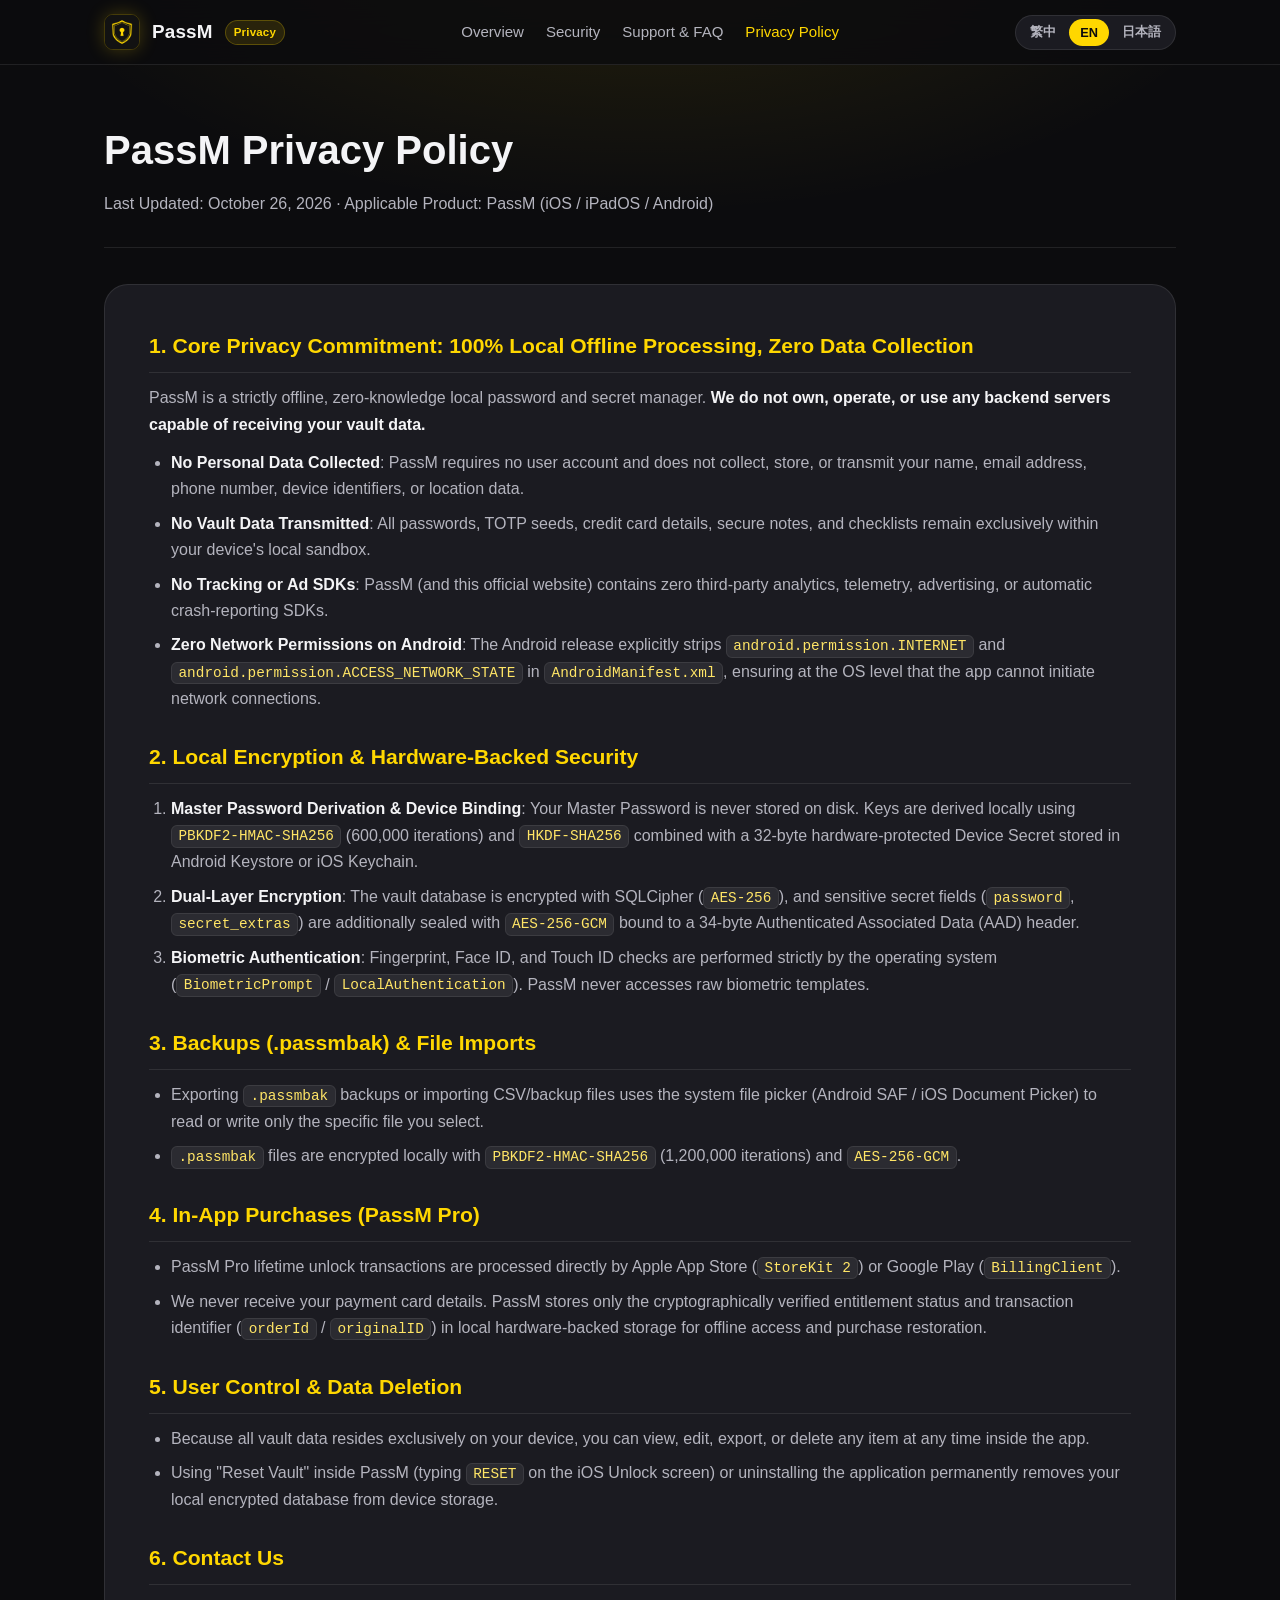
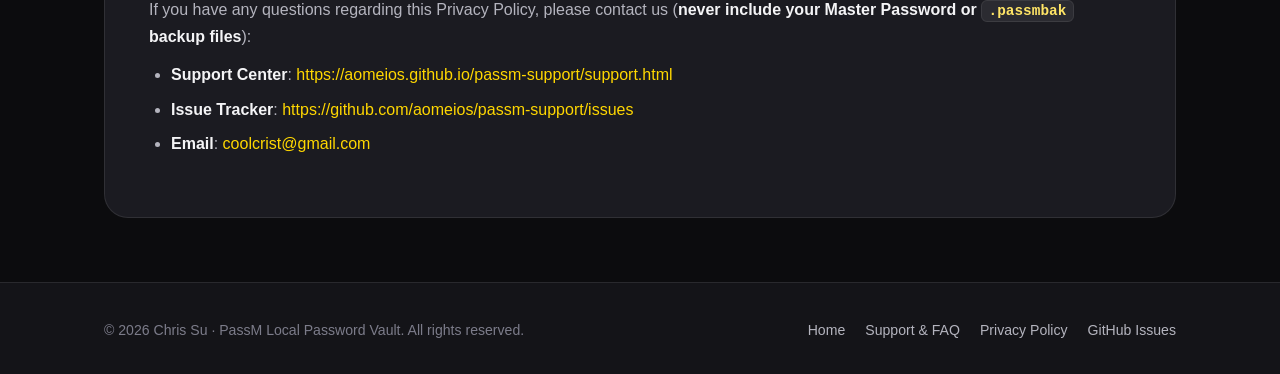
==== privacy.html @ 90a75141 "feat(site): launch tri-lingual dark-gold official website, support FAQ center, and issue templates" ====
<!DOCTYPE html>
<html lang="zh-Hant" data-active-lang="zh">
<head>
  <meta charset="UTF-8">
  <meta name="viewport" content="width=device-width, initial-scale=1.0">
  <meta http-equiv="Content-Security-Policy" content="default-src 'self'; img-src 'self' data:; style-src 'self' 'unsafe-inline'; script-src 'self';">
  <title>PassM Privacy Policy — 隱私權政策 / プライバシーポリシー</title>
  <meta name="description" content="PassM Official Privacy Policy for iOS, iPadOS, and Android. 100% local offline processing, zero data collection, zero tracking SDKs.">
  <link rel="icon" type="image/png" href="./assets/favicon.png">
  <link rel="apple-touch-icon" href="./assets/icon.png">
  <link rel="stylesheet" href="./assets/styles.css">
  <script src="./assets/site.js" defer></script>
</head>
<body>
  <header class="navbar">
    <div class="nav-inner">
      <a href="./index.html" class="brand">
        <img src="./assets/icon.png" alt="PassM Icon">
        <span>PassM</span>
        <span class="brand-badge">Privacy</span>
      </a>
      <nav class="nav-links">
        <a href="./index.html">
          <span data-lang="zh">產品首頁</span>
          <span data-lang="en">Overview</span>
          <span data-lang="ja">ホーム</span>
        </a>
        <a href="./index.html#security">
          <span data-lang="zh">安全架構</span>
          <span data-lang="en">Security</span>
          <span data-lang="ja">暗号化設計</span>
        </a>
        <a href="./support.html">
          <span data-lang="zh">技術支援與 FAQ</span>
          <span data-lang="en">Support &amp; FAQ</span>
          <span data-lang="ja">サポート・FAQ</span>
        </a>
        <a href="./privacy.html" class="active">
          <span data-lang="zh">隱私權政策</span>
          <span data-lang="en">Privacy Policy</span>
          <span data-lang="ja">プライバシーポリシー</span>
        </a>
      </nav>
      <div class="lang-switcher" role="group" aria-label="Language Switcher">
        <button type="button" class="lang-btn active" data-set-lang="zh">繁中</button>
        <button type="button" class="lang-btn" data-set-lang="en">EN</button>
        <button type="button" class="lang-btn" data-set-lang="ja">日本語</button>
      </div>
    </div>
  </header>

  <main>
    <div class="container">
      <div class="page-header">
        <h1 data-lang="zh">PassM 隱私權政策</h1>
        <h1 data-lang="en">PassM Privacy Policy</h1>
        <h1 data-lang="ja">PassM プライバシーポリシー</h1>
        <p>
          <span data-lang="zh">最後更新日期：2026-10-26 · 適用產品：PassM（iOS / iPadOS / Android）</span>
          <span data-lang="en">Last Updated: October 26, 2026 · Applicable Product: PassM (iOS / iPadOS / Android)</span>
          <span data-lang="ja">最終更新日：2026-10-26 ・ 対象製品：PassM（iOS / iPadOS / Android）</span>
        </p>
      </div>

      <!-- Traditional Chinese -->
      <article class="prose" data-lang="zh">
        <h2>1. 核心隱私承諾：100% 本地離線運算、零資料收集</h2>
        <p>PassM 是一款純離線、零知識（Zero-Knowledge）的本地密碼與私密資訊管理工具。<strong>我們不擁有、不租用、也不運作任何可接收您密碼庫資料的後端伺服器。</strong></p>
        <ul>
          <li><strong>零個人資料收集</strong>：PassM 不要求註冊帳號，亦不收集、不儲存、不傳輸您的姓名、電子郵件、電話號碼、裝置識別碼或位置資訊。</li>
          <li><strong>零密碼庫外傳</strong>：您儲存於 PassM 內的所有帳號密碼、動態驗證碼（TOTP）種子、信用卡資訊、安全筆記與檢查清單，均僅存於您個人裝置的本地沙盒中。</li>
          <li><strong>零追蹤與零廣告 SDK</strong>：PassM（以及本官方網站）未植入任何第三方分析（Analytics）、行為追蹤、廣告投放或崩潰自動回報 SDK。</li>
          <li><strong>Android 實體零網路權限</strong>：PassM Android 版本已於應用程式資訊清單（<code>AndroidManifest.xml</code>）中移除 <code>android.permission.INTERNET</code> 與 <code>android.permission.ACCESS_NETWORK_STATE</code> 權限，從作業系統層級確保應用程式本體無法發起任何網路連線。</li>
        </ul>

        <h2>2. 資料加密與硬體安全儲存架構</h2>
        <p>您的敏感資料在裝置本地端全程受雙層認證加密與硬體金鑰保護：</p>
        <ol>
          <li><strong>主密碼衍生與裝置綁定</strong>：您的主密碼（Master Password）永不落盤儲存；系統透過 <code>PBKDF2-HMAC-SHA256</code>（600,000 次迭代）與 <code>HKDF-SHA256</code> 結合儲存在硬體安全模組（Android Keystore / iOS Keychain）中之 32-byte 裝置機密（Device Secret）衍生加密金鑰。</li>
          <li><strong>雙層資料庫與欄位加密</strong>：底層採用 SQLCipher（<code>AES-256</code>）全庫加密；密碼與敏感附加欄位（<code>secret_extras</code>）另以 <code>AES-256-GCM</code> 搭配 34-byte 關聯認證資料（AAD）進行第二層獨立封裝。</li>
          <li><strong>生物辨識驗證</strong>：當您啟用指紋、Face ID 或 Touch ID 快速解鎖時，生物特徵驗證完全由 Android 作業系統或 iOS LocalAuthentication / Secure Enclave 在本機執行；PassM 僅讀取硬體授權狀態，絕無法存取您的生物特徵原始資料。</li>
        </ol>

        <h2>3. 備份檔案（.passmbak）與匯入資料處理</h2>
        <ul>
          <li>當您使用匯出加密備份（<code>.passmbak</code>）或匯入 CSV／備份檔時，檔案僅透過系統原生的檔案選擇器（Android Storage Access Framework / iOS Document Picker）由您本人指定本機或個人雲端硬碟路徑讀寫。</li>
          <li><code>.passmbak</code> 備份檔採用 <code>PBKDF2-HMAC-SHA256</code>（1,200,000 次迭代）與 <code>AES-256-GCM</code> 加密，開發者無法存取或解密您的備份檔案。</li>
        </ul>

        <h2>4. 應用程式內購買（PassM Pro）</h2>
        <ul>
          <li>PassM Pro 永久買斷升級之付款與收據驗證，完全由官方應用商店（Apple App Store <code>StoreKit 2</code> / Google Play <code>BillingClient</code>）直接處理。</li>
          <li>開發者不會經手或儲存您的信用卡號或付款帳單明細；App 僅於本機硬體安全區域保存經商店數位簽章驗證後的授權狀態與交易識別碼（<code>orderId</code> / <code>originalID</code>），以支援離線使用與購買恢復。</li>
        </ul>

        <h2>5. 使用者自主權與資料刪除</h2>
        <p>由於所有資料皆僅存於您的裝置本機：</p>
        <ul>
          <li>您可隨時於 App 內檢視、編輯、匯出或刪除任何項目。</li>
          <li>若您於 App 內執行「重設密碼庫（Reset Vault）」或直接從裝置卸載 PassM，本地加密資料庫將從裝置儲存空間中移除（iOS 使用者如需一併清除 Keychain 封印材料，請於卸載前使用解鎖畫面之 <code>RESET</code> 重設功能）。</li>
        </ul>

        <h2>6. 聯絡我們</h2>
        <p>若您對本隱私權政策或產品安全性有任何疑問，請透過以下公開管道聯繫我們（<strong>切勿在信件或問題單中提供您的主密碼或 <code>.passmbak</code> 備份檔</strong>）：</p>
        <ul>
          <li><strong>客戶支援中心</strong>：<a href="./support.html">https://aomeios.github.io/passm-support/support.html</a></li>
          <li><strong>公開問題回報（GitHub Issues）</strong>：<a href="https://github.com/aomeios/passm-support/issues" target="_blank" rel="noopener noreferrer">https://github.com/aomeios/passm-support/issues</a></li>
          <li><strong>聯絡信箱</strong>：<a href="mailto:coolcrist@gmail.com">coolcrist@gmail.com</a></li>
        </ul>
      </article>

      <!-- English -->
      <article class="prose" data-lang="en">
        <h2>1. Core Privacy Commitment: 100% Local Offline Processing, Zero Data Collection</h2>
        <p>PassM is a strictly offline, zero-knowledge local password and secret manager. <strong>We do not own, operate, or use any backend servers capable of receiving your vault data.</strong></p>
        <ul>
          <li><strong>No Personal Data Collected</strong>: PassM requires no user account and does not collect, store, or transmit your name, email address, phone number, device identifiers, or location data.</li>
          <li><strong>No Vault Data Transmitted</strong>: All passwords, TOTP seeds, credit card details, secure notes, and checklists remain exclusively within your device's local sandbox.</li>
          <li><strong>No Tracking or Ad SDKs</strong>: PassM (and this official website) contains zero third-party analytics, telemetry, advertising, or automatic crash-reporting SDKs.</li>
          <li><strong>Zero Network Permissions on Android</strong>: The Android release explicitly strips <code>android.permission.INTERNET</code> and <code>android.permission.ACCESS_NETWORK_STATE</code> in <code>AndroidManifest.xml</code>, ensuring at the OS level that the app cannot initiate network connections.</li>
        </ul>

        <h2>2. Local Encryption &amp; Hardware-Backed Security</h2>
        <ol>
          <li><strong>Master Password Derivation &amp; Device Binding</strong>: Your Master Password is never stored on disk. Keys are derived locally using <code>PBKDF2-HMAC-SHA256</code> (600,000 iterations) and <code>HKDF-SHA256</code> combined with a 32-byte hardware-protected Device Secret stored in Android Keystore or iOS Keychain.</li>
          <li><strong>Dual-Layer Encryption</strong>: The vault database is encrypted with SQLCipher (<code>AES-256</code>), and sensitive secret fields (<code>password</code>, <code>secret_extras</code>) are additionally sealed with <code>AES-256-GCM</code> bound to a 34-byte Authenticated Associated Data (AAD) header.</li>
          <li><strong>Biometric Authentication</strong>: Fingerprint, Face ID, and Touch ID checks are performed strictly by the operating system (<code>BiometricPrompt</code> / <code>LocalAuthentication</code>). PassM never accesses raw biometric templates.</li>
        </ol>

        <h2>3. Backups (.passmbak) &amp; File Imports</h2>
        <ul>
          <li>Exporting <code>.passmbak</code> backups or importing CSV/backup files uses the system file picker (Android SAF / iOS Document Picker) to read or write only the specific file you select.</li>
          <li><code>.passmbak</code> files are encrypted locally with <code>PBKDF2-HMAC-SHA256</code> (1,200,000 iterations) and <code>AES-256-GCM</code>.</li>
        </ul>

        <h2>4. In-App Purchases (PassM Pro)</h2>
        <ul>
          <li>PassM Pro lifetime unlock transactions are processed directly by Apple App Store (<code>StoreKit 2</code>) or Google Play (<code>BillingClient</code>).</li>
          <li>We never receive your payment card details. PassM stores only the cryptographically verified entitlement status and transaction identifier (<code>orderId</code> / <code>originalID</code>) in local hardware-backed storage for offline access and purchase restoration.</li>
        </ul>

        <h2>5. User Control &amp; Data Deletion</h2>
        <ul>
          <li>Because all vault data resides exclusively on your device, you can view, edit, export, or delete any item at any time inside the app.</li>
          <li>Using "Reset Vault" inside PassM (typing <code>RESET</code> on the iOS Unlock screen) or uninstalling the application permanently removes your local encrypted database from device storage.</li>
        </ul>

        <h2>6. Contact Us</h2>
        <p>If you have any questions regarding this Privacy Policy, please contact us (<strong>never include your Master Password or <code>.passmbak</code> backup files</strong>):</p>
        <ul>
          <li><strong>Support Center</strong>: <a href="./support.html">https://aomeios.github.io/passm-support/support.html</a></li>
          <li><strong>Issue Tracker</strong>: <a href="https://github.com/aomeios/passm-support/issues" target="_blank" rel="noopener noreferrer">https://github.com/aomeios/passm-support/issues</a></li>
          <li><strong>Email</strong>: <a href="mailto:coolcrist@gmail.com">coolcrist@gmail.com</a></li>
        </ul>
      </article>

      <!-- Japanese -->
      <article class="prose" data-lang="ja">
        <h2>1. プライバシーに関する基本方針：完全ローカル・オフライン動作、データ収集ゼロ</h2>
        <p>PassM は完全オフライン・ゼロ知識（Zero-Knowledge）設計のローカルパスワード管理アプリです。<strong>開発者は、お客様の保管庫データを受信するサーバーを一切保有・運用していません。</strong></p>
        <ul>
          <li><strong>個人情報の収集なし</strong>：アカウント登録は不要であり、氏名、メールアドレス、電話番号、端末識別子、位置情報などを収集・送信することは一切ありません。</li>
          <li><strong>保管庫データの外部送信なし</strong>：パスワード、TOTP シード、クレジットカード情報、セキュアメモ、チェックリストはすべてお使いの端末内にのみ保存されます。</li>
          <li><strong>追跡・広告 SDK なし</strong>：PassM（および当公式サイト）には第三者の分析（Analytics）、広告、自動クラッシュ送信 SDK は一切含まれていません。</li>
          <li><strong>Android 版の通信権限ゼロ</strong>：Android 版では <code>AndroidManifest.xml</code> から <code>INTERNET</code> および <code>ACCESS_NETWORK_STATE</code> 権限を完全に削除しており、OS レベルで外部通信が遮断されています。</li>
        </ul>

        <h2>2. ローカル暗号化とハードウェア保護</h2>
        <ul>
          <li>マスターパスワードは端末内に保存されず、<code>PBKDF2-HMAC-SHA256</code>（600,000 回反復）および <code>HKDF-SHA256</code> と Android Keystore / iOS Keychain 内の 32 バイト Device Secret を組み合わせて鍵を導出します。</li>
          <li>データベース全体は SQLCipher（<code>AES-256</code>）で暗号化され、機密フィールドはさらに 34 バイト AAD 付きの <code>AES-256-GCM</code> で二重に暗号化されます。</li>
          <li>Face ID / Touch ID / 指紋認証は OS 標準機能により端末内でのみ処理され、PassM が生体情報そのものにアクセスすることはありません。</li>
        </ul>

        <h2>3. バックアップ（.passmbak）およびデータの削除</h2>
        <ul>
          <li><code>.passmbak</code> バックアップは <code>PBKDF2-HMAC-SHA256</code>（1,200,000 回反復）および <code>AES-256-GCM</code> で暗号化され、OS 標準のファイル選択機能を通じてお客様ご自身が指定した保存先にのみ出力されます。</li>
          <li>すべてのデータは端末内にのみ存在するため、アプリ内の初期化機能（iOS ロック解除画面での <code>RESET</code> 実行）またはアンインストールによりいつでも消去できます。</li>
        </ul>

        <h2>4. アプリ内課金（PassM Pro）とお問い合わせ</h2>
        <ul>
          <li>PassM Pro（買い切り）の決済は Apple App Store（<code>StoreKit 2</code>）または Google Play（<code>BillingClient</code>）によって直接処理され、開発者が決済情報を取得することはありません。</li>
          <li>お問い合わせ先（<strong>マスターパスワードや <code>.passmbak</code> バックアップファイルは絶対に送信しないでください</strong>）：
            <ul>
              <li><strong>サポートセンター</strong>：<a href="./support.html">https://aomeios.github.io/passm-support/support.html</a></li>
              <li><strong>GitHub Issues</strong>：<a href="https://github.com/aomeios/passm-support/issues" target="_blank" rel="noopener noreferrer">https://github.com/aomeios/passm-support/issues</a></li>
              <li><strong>メール</strong>：<a href="mailto:coolcrist@gmail.com">coolcrist@gmail.com</a></li>
            </ul>
          </li>
        </ul>
      </article>
    </div>
  </main>

  <footer class="footer">
    <div class="container footer-inner">
      <div>© 2026 Chris Su · PassM Local Password Vault. All rights reserved.</div>
      <div class="footer-links">
        <a href="./index.html">
          <span data-lang="zh">首頁</span><span data-lang="en">Home</span><span data-lang="ja">ホーム</span>
        </a>
        <a href="./support.html">
          <span data-lang="zh">客戶支援與 FAQ</span><span data-lang="en">Support &amp; FAQ</span><span data-lang="ja">サポート・FAQ</span>
        </a>
        <a href="./privacy.html">
          <span data-lang="zh">隱私權政策</span><span data-lang="en">Privacy Policy</span><span data-lang="ja">プライバシーポリシー</span>
        </a>
        <a href="https://github.com/aomeios/passm-support/issues" target="_blank" rel="noopener noreferrer">GitHub Issues</a>
      </div>
    </div>
  </footer>
</body>
</html>
---- assets/styles.css ----
:root {
  --bg: #0c0c0e;
  --bg-elevated: #141418;
  --surface: #1b1b21;
  --surface-hover: #23232b;
  --gold: #ffd700;
  --gold-soft: #f5b700;
  --gold-dim: rgba(255, 215, 0, 0.12);
  --gold-border: rgba(255, 215, 0, 0.24);
  --text: #f4f4f6;
  --text-secondary: #b4b4be;
  --text-muted: #7c7c8a;
  --border: rgba(255, 255, 255, 0.09);
  --danger: #e06c7e;
  --danger-bg: rgba(224, 108, 126, 0.1);
  --danger-border: rgba(224, 108, 126, 0.35);
  --success: #3ddc84;
  --radius-sm: 10px;
  --radius-md: 16px;
  --radius-lg: 24px;
  --max-w: 1120px;
}

* {
  box-sizing: border-box;
  margin: 0;
  padding: 0;
}

html {
  scroll-behavior: smooth;
  background-color: var(--bg);
  color: var(--text);
  font-family: -apple-system, BlinkMacSystemFont, "SF Pro Text", "PingFang TC", "Hiragino Sans", "Noto Sans TC", "Noto Sans JP", "Segoe UI", Roboto, sans-serif;
  line-height: 1.65;
  -webkit-font-smoothing: antialiased;
}

body {
  min-height: 100vh;
  display: flex;
  flex-direction: column;
  background:
    radial-gradient(900px 420px at 50% -80px, rgba(255, 215, 0, 0.11), transparent 70%),
    var(--bg);
}

a {
  color: var(--gold);
  text-decoration: none;
  transition: opacity 0.18s ease, color 0.18s ease;
}
a:hover {
  opacity: 0.88;
}

code {
  font-family: ui-monospace, SFMono-Regular, Menlo, Monaco, Consolas, monospace;
  font-size: 0.9em;
  background: rgba(255, 255, 255, 0.07);
  color: #ffe566;
  padding: 0.15em 0.45em;
  border-radius: 6px;
  border: 1px solid rgba(255, 255, 255, 0.08);
}

/* Language Visibility */
[data-lang] {
  display: none !important;
}
html[data-active-lang="zh"] [data-lang="zh"] {
  display: revert !important;
}
html[data-active-lang="en"] [data-lang="en"] {
  display: revert !important;
}
html[data-active-lang="ja"] [data-lang="ja"] {
  display: revert !important;
}

/* Navbar */
.navbar {
  position: sticky;
  top: 0;
  z-index: 100;
  background: rgba(12, 12, 14, 0.82);
  backdrop-filter: blur(18px);
  -webkit-backdrop-filter: blur(18px);
  border-bottom: 1px solid var(--border);
}

.nav-inner {
  max-width: var(--max-w);
  margin: 0 auto;
  padding: 14px 24px;
  display: flex;
  align-items: center;
  justify-content: space-between;
  gap: 16px;
  flex-wrap: wrap;
}

.brand {
  display: inline-flex;
  align-items: center;
  gap: 12px;
  color: var(--text);
  font-weight: 700;
  font-size: 1.18rem;
  letter-spacing: 0.01em;
}
.brand img {
  width: 36px;
  height: 36px;
  border-radius: 9px;
  box-shadow: 0 0 18px rgba(255, 215, 0, 0.22);
  border: 1px solid var(--gold-border);
}
.brand-badge {
  font-size: 0.72rem;
  font-weight: 600;
  color: var(--gold);
  background: var(--gold-dim);
  border: 1px solid var(--gold-border);
  padding: 2px 8px;
  border-radius: 999px;
}

.nav-links {
  display: flex;
  align-items: center;
  gap: 22px;
  flex-wrap: wrap;
}
.nav-links a {
  color: var(--text-secondary);
  font-size: 0.94rem;
  font-weight: 500;
}
.nav-links a:hover,
.nav-links a.active {
  color: var(--gold);
  opacity: 1;
}

.lang-switcher {
  display: inline-flex;
  background: var(--surface);
  border: 1px solid var(--border);
  border-radius: 999px;
  padding: 3px;
  gap: 2px;
}
.lang-btn {
  border: none;
  background: transparent;
  color: var(--text-secondary);
  font-size: 0.8rem;
  font-weight: 600;
  padding: 5px 11px;
  border-radius: 999px;
  cursor: pointer;
  transition: all 0.16s ease;
}
.lang-btn:hover {
  color: var(--text);
}
.lang-btn.active {
  background: var(--gold);
  color: #0b0b0d;
}

/* Layout Containers */
.container {
  max-width: var(--max-w);
  margin: 0 auto;
  padding: 0 24px;
  width: 100%;
}

main {
  flex: 1;
}

/* Hero */
.hero {
  padding: 76px 0 56px;
  text-align: center;
}
.hero-icon {
  width: 88px;
  height: 88px;
  border-radius: 22px;
  margin-bottom: 22px;
  border: 1px solid var(--gold-border);
  box-shadow: 0 12px 42px rgba(255, 215, 0, 0.2);
}
.eyebrow {
  display: inline-flex;
  align-items: center;
  gap: 8px;
  padding: 6px 14px;
  border-radius: 999px;
  background: var(--gold-dim);
  border: 1px solid var(--gold-border);
  color: var(--gold);
  font-size: 0.82rem;
  font-weight: 600;
  margin-bottom: 20px;
}
.hero h1 {
  font-size: clamp(2rem, 4.6vw, 3.35rem);
  line-height: 1.18;
  font-weight: 800;
  letter-spacing: -0.02em;
  max-width: 840px;
  margin: 0 auto 18px;
}
.hero h1 .gold-text {
  background: linear-gradient(135deg, #ffe566 0%, #ffd700 50%, #f59e0b 100%);
  -webkit-background-clip: text;
  -webkit-text-fill-color: transparent;
}
.hero-sub {
  color: var(--text-secondary);
  font-size: clamp(1.02rem, 2vw, 1.2rem);
  max-width: 680px;
  margin: 0 auto 34px;
}

.cta-row {
  display: flex;
  justify-content: center;
  align-items: center;
  gap: 14px;
  flex-wrap: wrap;
}

.btn {
  display: inline-flex;
  align-items: center;
  justify-content: center;
  gap: 10px;
  padding: 13px 24px;
  border-radius: 12px;
  font-weight: 700;
  font-size: 0.98rem;
  cursor: pointer;
  border: 1px solid transparent;
  transition: transform 0.15s ease, box-shadow 0.15s ease, background 0.15s ease;
}
.btn:hover {
  transform: translateY(-1px);
  opacity: 1;
}
.btn-gold {
  background: var(--gold);
  color: #0b0b0d;
  box-shadow: 0 8px 26px rgba(255, 215, 0, 0.22);
}
.btn-gold:hover {
  background: #ffe033;
}
.btn-outline {
  background: var(--surface);
  color: var(--text);
  border-color: var(--border);
}
.btn-outline:hover {
  border-color: var(--gold-border);
  background: var(--surface-hover);
}

/* Trust Strip */
.trust-strip {
  display: grid;
  grid-template-columns: repeat(auto-fit, minmax(210px, 1fr));
  gap: 14px;
  margin: 46px auto 0;
  max-width: 960px;
}
.trust-pill {
  background: var(--bg-elevated);
  border: 1px solid var(--border);
  border-radius: var(--radius-md);
  padding: 16px 18px;
  text-align: left;
}
.trust-pill strong {
  display: block;
  color: var(--gold);
  font-size: 1.05rem;
  margin-bottom: 4px;
}
.trust-pill span {
  color: var(--text-secondary);
  font-size: 0.86rem;
}

/* Sections */
.section {
  padding: 58px 0;
}
.section-header {
  text-align: center;
  max-width: 720px;
  margin: 0 auto 38px;
}
.section-header h2 {
  font-size: clamp(1.55rem, 3vw, 2.2rem);
  font-weight: 700;
  margin-bottom: 10px;
}
.section-header p {
  color: var(--text-secondary);
}

/* Feature Grid */
.grid-3 {
  display: grid;
  grid-template-columns: repeat(auto-fit, minmax(300px, 1fr));
  gap: 20px;
}
.grid-2 {
  display: grid;
  grid-template-columns: repeat(auto-fit, minmax(320px, 1fr));
  gap: 22px;
}

.card {
  background: var(--surface);
  border: 1px solid var(--border);
  border-radius: var(--radius-md);
  padding: 26px;
  transition: border-color 0.2s ease;
}
.card:hover {
  border-color: var(--gold-border);
}
.card-highlight {
  border-color: var(--gold-border);
  background: linear-gradient(180deg, rgba(255, 215, 0, 0.07) 0%, var(--surface) 100%);
}
.card-icon {
  width: 42px;
  height: 42px;
  border-radius: 10px;
  background: var(--gold-dim);
  border: 1px solid var(--gold-border);
  color: var(--gold);
  display: inline-flex;
  align-items: center;
  justify-content: center;
  font-size: 1.2rem;
  margin-bottom: 16px;
}
.card h3 {
  font-size: 1.16rem;
  margin-bottom: 8px;
  color: var(--text);
}
.card p {
  color: var(--text-secondary);
  font-size: 0.94rem;
}

/* Crypto Architecture Chain */
.arch-box {
  background: var(--bg-elevated);
  border: 1px solid var(--gold-border);
  border-radius: var(--radius-lg);
  padding: 32px;
}
.kdf-steps {
  display: grid;
  grid-template-columns: repeat(auto-fit, minmax(220px, 1fr));
  gap: 16px;
  margin-top: 22px;
}
.kdf-step {
  background: var(--surface);
  border: 1px solid var(--border);
  border-radius: var(--radius-sm);
  padding: 18px;
}
.kdf-step .step-num {
  font-size: 0.75rem;
  font-weight: 700;
  text-transform: uppercase;
  letter-spacing: 0.06em;
  color: var(--gold);
  margin-bottom: 6px;
}
.kdf-step h4 {
  font-size: 1rem;
  margin-bottom: 6px;
}
.kdf-step p {
  font-size: 0.86rem;
  color: var(--text-secondary);
}

/* Pricing */
.price-tag {
  font-size: 2.3rem;
  font-weight: 800;
  color: var(--gold);
  margin: 12px 0 4px;
}
.price-note {
  font-size: 0.85rem;
  color: var(--text-muted);
  margin-bottom: 18px;
}
.check-list {
  list-style: none;
  margin-top: 16px;
  display: grid;
  gap: 10px;
}
.check-list li {
  display: flex;
  align-items: flex-start;
  gap: 10px;
  font-size: 0.94rem;
  color: var(--text-secondary);
}
.check-list li::before {
  content: "✓";
  color: var(--gold);
  font-weight: 800;
  flex-shrink: 0;
}

/* Alert Box (No-Secret Warning) */
.alert-danger {
  background: var(--danger-bg);
  border: 1px solid var(--danger-border);
  border-radius: var(--radius-md);
  padding: 22px 26px;
  margin-bottom: 32px;
}
.alert-danger h3 {
  color: #ff9aa8;
  font-size: 1.08rem;
  margin-bottom: 8px;
  display: flex;
  align-items: center;
  gap: 8px;
}
.alert-danger p,
.alert-danger li {
  color: #f2dce0;
  font-size: 0.93rem;
}
.alert-danger ul {
  margin-top: 10px;
  padding-left: 20px;
  display: grid;
  gap: 5px;
}

/* Page Hero (Subpages) */
.page-header {
  padding: 52px 0 30px;
  border-bottom: 1px solid var(--border);
  margin-bottom: 36px;
}
.page-header h1 {
  font-size: clamp(1.75rem, 3.6vw, 2.5rem);
  margin-bottom: 8px;
}
.page-header p {
  color: var(--text-secondary);
}

/* FAQ Search & Accordion */
.faq-search-wrap {
  margin-bottom: 22px;
}
.faq-search {
  width: 100%;
  background: var(--surface);
  border: 1px solid var(--border);
  border-radius: 12px;
  padding: 14px 18px;
  color: var(--text);
  font-size: 0.98rem;
  outline: none;
  transition: border-color 0.16s ease;
}
.faq-search:focus {
  border-color: var(--gold);
}

.faq-list {
  display: grid;
  gap: 12px;
}
details.faq-item {
  background: var(--surface);
  border: 1px solid var(--border);
  border-radius: 14px;
  overflow: hidden;
  transition: border-color 0.18s ease;
}
details.faq-item[open] {
  border-color: var(--gold-border);
}
details.faq-item summary {
  list-style: none;
  padding: 18px 22px;
  font-weight: 600;
  font-size: 1.02rem;
  cursor: pointer;
  display: flex;
  align-items: center;
  justify-content: space-between;
  gap: 14px;
}
details.faq-item summary::-webkit-details-marker {
  display: none;
}
details.faq-item summary::after {
  content: "+";
  color: var(--gold);
  font-size: 1.35rem;
  font-weight: 500;
  line-height: 1;
  flex-shrink: 0;
}
details.faq-item[open] summary::after {
  content: "−";
}
.faq-body {
  padding: 0 22px 20px;
  color: var(--text-secondary);
  font-size: 0.95rem;
  border-top: 1px solid rgba(255, 255, 255, 0.05);
  padding-top: 14px;
}
.faq-body p + p,
.faq-body ul {
  margin-top: 10px;
}
.faq-body ul {
  padding-left: 20px;
  display: grid;
  gap: 6px;
}

/* Legal Prose (Privacy Policy) */
.prose {
  background: var(--surface);
  border: 1px solid var(--border);
  border-radius: var(--radius-lg);
  padding: clamp(24px, 4vw, 44px);
}
.prose h2 {
  color: var(--gold);
  font-size: 1.32rem;
  margin: 28px 0 12px;
  padding-bottom: 8px;
  border-bottom: 1px solid var(--border);
}
.prose h2:first-child {
  margin-top: 0;
}
.prose p {
  color: var(--text-secondary);
  margin-bottom: 12px;
}
.prose ul,
.prose ol {
  color: var(--text-secondary);
  padding-left: 22px;
  margin-bottom: 16px;
  display: grid;
  gap: 8px;
}
.prose strong {
  color: var(--text);
}

/* Toast */
.toast {
  position: fixed;
  bottom: 24px;
  left: 50%;
  transform: translateX(-50%) translateY(20px);
  background: var(--gold);
  color: #0b0b0d;
  font-weight: 700;
  font-size: 0.9rem;
  padding: 10px 20px;
  border-radius: 999px;
  box-shadow: 0 10px 30px rgba(0, 0, 0, 0.5);
  opacity: 0;
  pointer-events: none;
  transition: opacity 0.2s ease, transform 0.2s ease;
  z-index: 200;
}
.toast.show {
  opacity: 1;
  transform: translateX(-50%) translateY(0);
}

/* Footer */
.footer {
  margin-top: 64px;
  border-top: 1px solid var(--border);
  background: var(--bg-elevated);
  padding: 36px 0;
  font-size: 0.88rem;
  color: var(--text-muted);
}
.footer-inner {
  display: flex;
  justify-content: space-between;
  align-items: center;
  gap: 16px;
  flex-wrap: wrap;
}
.footer-links {
  display: flex;
  gap: 20px;
  flex-wrap: wrap;
}
.footer-links a {
  color: var(--text-secondary);
}
.footer-links a:hover {
  color: var(--gold);
}

@media (max-width: 680px) {
  .hero {
    padding: 50px 0 36px;
  }
  .nav-inner {
    padding: 12px 16px;
  }
  .container {
    padding: 0 16px;
  }
}
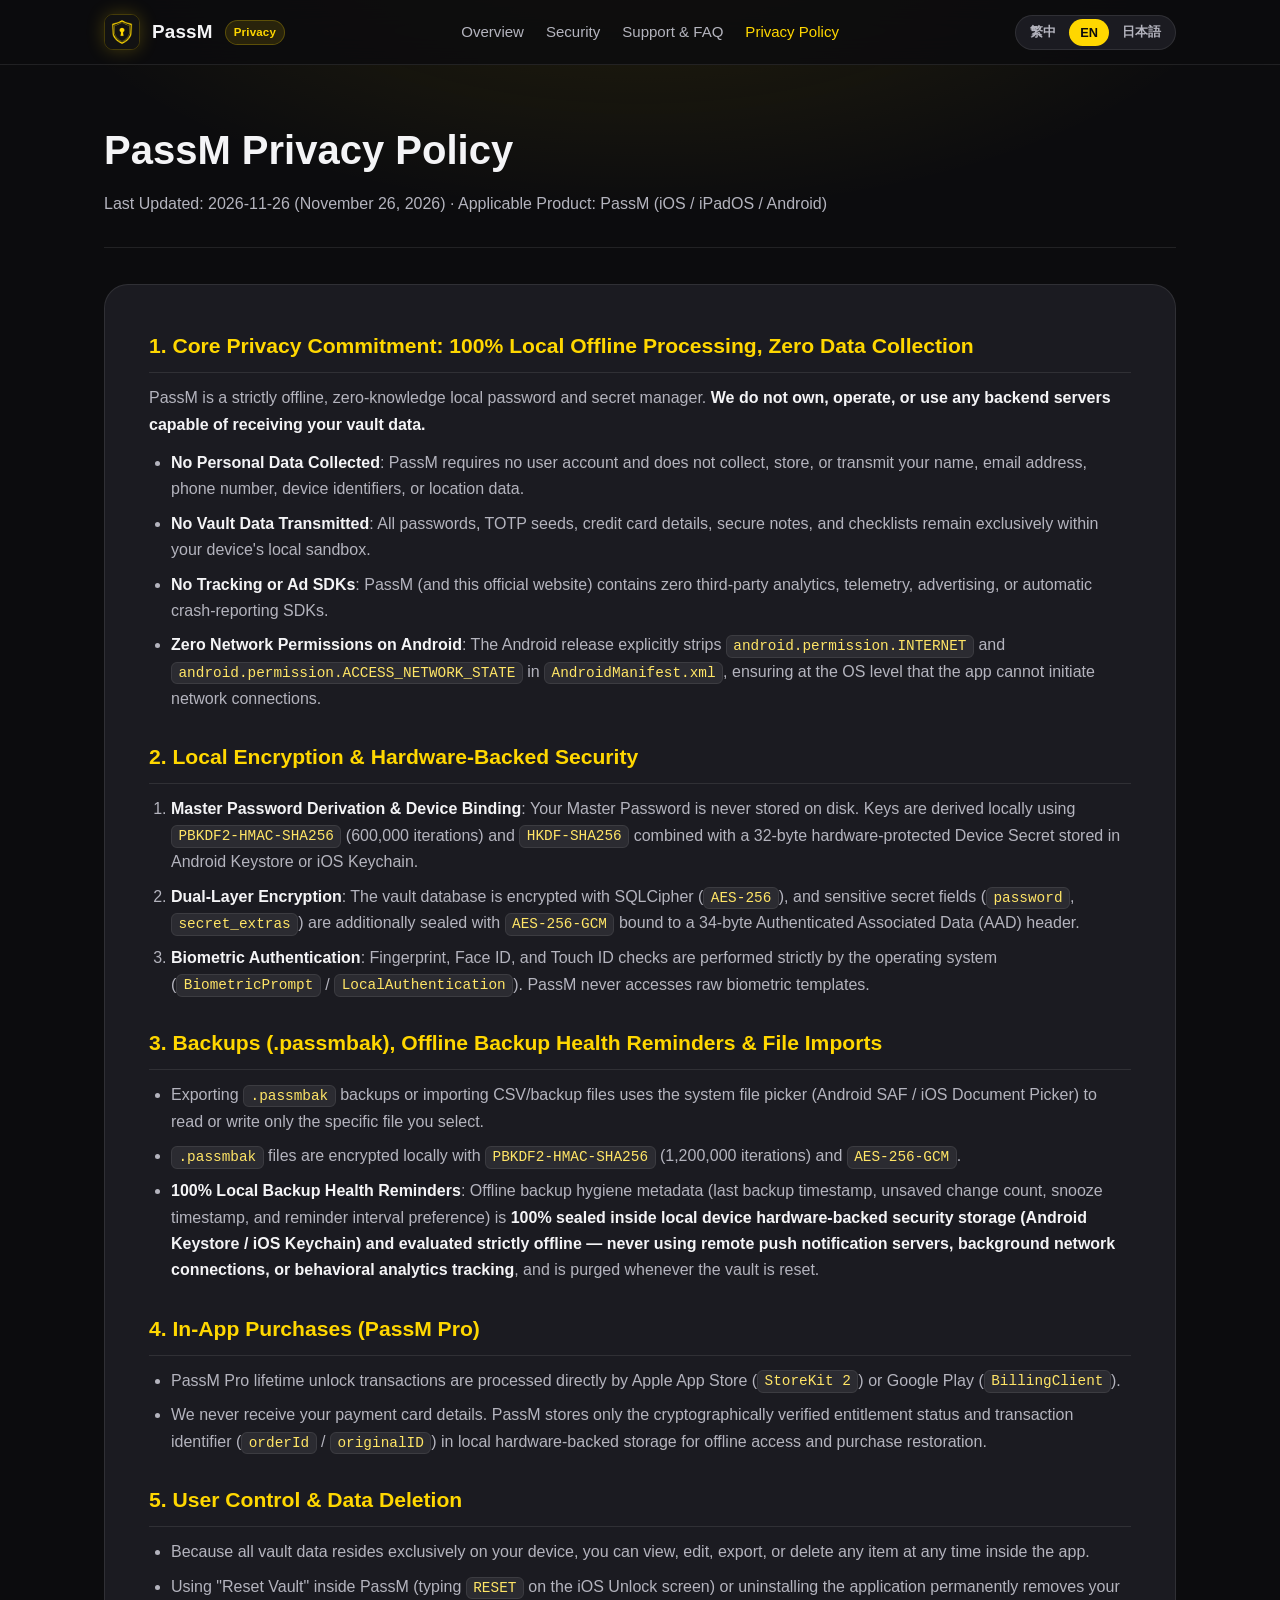
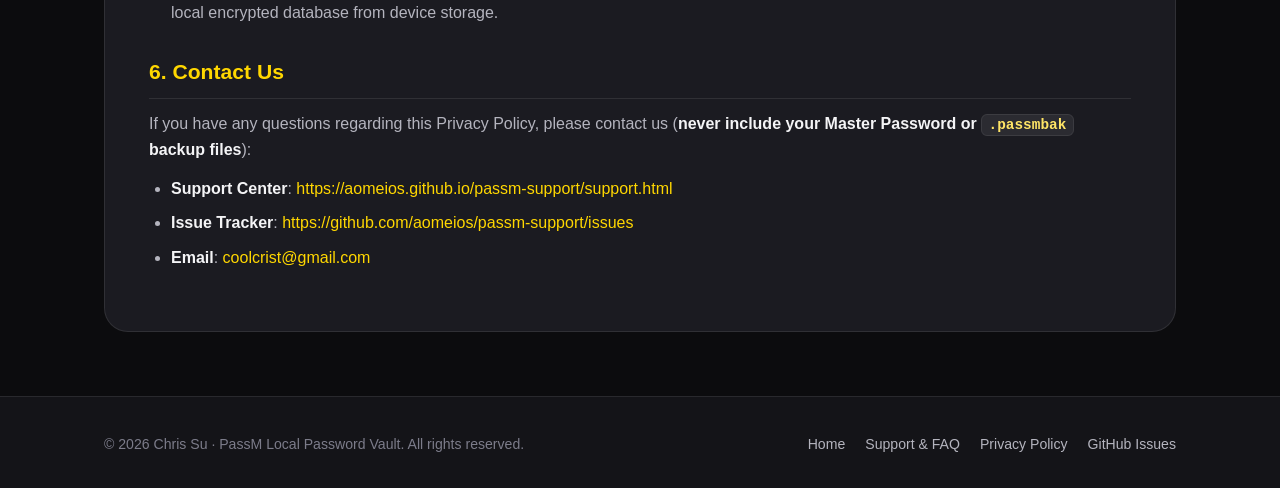
==== commit 2fabef5d: "docs(site): add offline backup hygiene reminders & iOS reinstall rebuild FAQs/privacy commitment" ====
--- a/privacy.html
+++ b/privacy.html
@@ -56,9 +56,9 @@
         <h1 data-lang="en">PassM Privacy Policy</h1>
         <h1 data-lang="ja">PassM プライバシーポリシー</h1>
         <p>
-          <span data-lang="zh">最後更新日期：2026-10-26 · 適用產品：PassM（iOS / iPadOS / Android）</span>
-          <span data-lang="en">Last Updated: October 26, 2026 · Applicable Product: PassM (iOS / iPadOS / Android)</span>
-          <span data-lang="ja">最終更新日：2026-10-26 ・ 対象製品：PassM（iOS / iPadOS / Android）</span>
+          <span data-lang="zh">最後更新日期：2026-11-26 · 適用產品：PassM（iOS / iPadOS / Android）</span>
+          <span data-lang="en">Last Updated: 2026-11-26 (November 26, 2026) · Applicable Product: PassM (iOS / iPadOS / Android)</span>
+          <span data-lang="ja">最終更新日：2026-11-26 ・ 対象製品：PassM（iOS / iPadOS / Android）</span>
         </p>
       </div>
 
@@ -81,10 +81,11 @@
           <li><strong>生物辨識驗證</strong>：當您啟用指紋、Face ID 或 Touch ID 快速解鎖時，生物特徵驗證完全由 Android 作業系統或 iOS LocalAuthentication / Secure Enclave 在本機執行；PassM 僅讀取硬體授權狀態，絕無法存取您的生物特徵原始資料。</li>
         </ol>
 
-        <h2>3. 備份檔案（.passmbak）與匯入資料處理</h2>
+        <h2>3. 備份檔案（.passmbak）、離線備份健康度提醒與匯入資料處理</h2>
         <ul>
           <li>當您使用匯出加密備份（<code>.passmbak</code>）或匯入 CSV／備份檔時，檔案僅透過系統原生的檔案選擇器（Android Storage Access Framework / iOS Document Picker）由您本人指定本機或個人雲端硬碟路徑讀寫。</li>
           <li><code>.passmbak</code> 備份檔採用 <code>PBKDF2-HMAC-SHA256</code>（1,200,000 次迭代）與 <code>AES-256-GCM</code> 加密，開發者無法存取或解密您的備份檔案。</li>
+          <li><strong>離線備份健康度提醒零外傳承諾</strong>：App 內建之離線備份健康度提醒狀態（上次備份時間戳、未備份變更計數、靜音時間與提醒頻率偏好）<strong>100% 於裝置本機硬體安全區域（Android Keystore / iOS Keychain）封印儲存並純離線評估，絕不使用任何遠端推播伺服器、背景網路連線或行為分析追蹤</strong>，且於執行重設密碼庫時同步清除。</li>
         </ul>
 
         <h2>4. 應用程式內購買（PassM Pro）</h2>
@@ -127,10 +128,11 @@
           <li><strong>Biometric Authentication</strong>: Fingerprint, Face ID, and Touch ID checks are performed strictly by the operating system (<code>BiometricPrompt</code> / <code>LocalAuthentication</code>). PassM never accesses raw biometric templates.</li>
         </ol>
 
-        <h2>3. Backups (.passmbak) &amp; File Imports</h2>
+        <h2>3. Backups (.passmbak), Offline Backup Health Reminders &amp; File Imports</h2>
         <ul>
           <li>Exporting <code>.passmbak</code> backups or importing CSV/backup files uses the system file picker (Android SAF / iOS Document Picker) to read or write only the specific file you select.</li>
           <li><code>.passmbak</code> files are encrypted locally with <code>PBKDF2-HMAC-SHA256</code> (1,200,000 iterations) and <code>AES-256-GCM</code>.</li>
+          <li><strong>100% Local Backup Health Reminders</strong>: Offline backup hygiene metadata (last backup timestamp, unsaved change count, snooze timestamp, and reminder interval preference) is <strong>100% sealed inside local device hardware-backed security storage (Android Keystore / iOS Keychain) and evaluated strictly offline — never using remote push notification servers, background network connections, or behavioral analytics tracking</strong>, and is purged whenever the vault is reset.</li>
         </ul>
 
         <h2>4. In-App Purchases (PassM Pro)</h2>
@@ -172,9 +174,10 @@
           <li>Face ID / Touch ID / 指紋認証は OS 標準機能により端末内でのみ処理され、PassM が生体情報そのものにアクセスすることはありません。</li>
         </ul>
 
-        <h2>3. バックアップ（.passmbak）およびデータの削除</h2>
+        <h2>3. バックアップ（.passmbak）・オフラインバックアップ通知およびデータの削除</h2>
         <ul>
           <li><code>.passmbak</code> バックアップは <code>PBKDF2-HMAC-SHA256</code>（1,200,000 回反復）および <code>AES-256-GCM</code> で暗号化され、OS 標準のファイル選択機能を通じてお客様ご自身が指定した保存先にのみ出力されます。</li>
+          <li><strong>オフラインバックアップ健全性通知の完全ローカル処理</strong>：前回バックアップ日時や未バックアップ変更件数などの通知状態は、<strong>100% 端末内のハードウェア保護領域（Android Keystore / iOS Keychain）に封印保存され完全オフラインで判定されます。外部プッシュ通知サーバー、バックグラウンド通信、行動分析トラッキングは一切使用せず</strong>、保管庫の初期化時には同時に消去されます。</li>
           <li>すべてのデータは端末内にのみ存在するため、アプリ内の初期化機能（iOS ロック解除画面での <code>RESET</code> 実行）またはアンインストールによりいつでも消去できます。</li>
         </ul>
 
